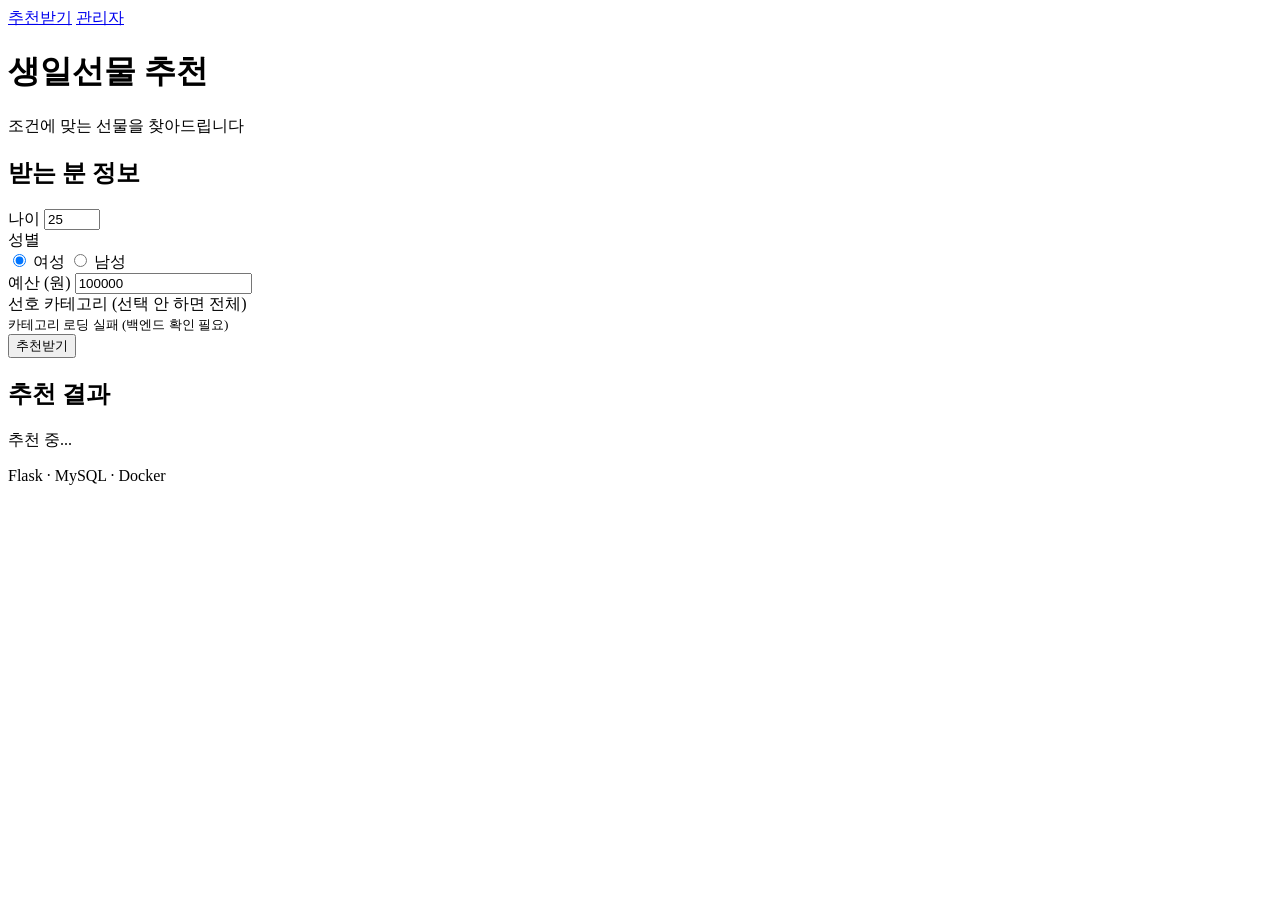
==== frontend/index.html @ a06d5985 "프론트엔드 및 백엔드 코드 폴더 분리 완료" ====
<!DOCTYPE html>
<html lang="ko">
<head>
    <meta charset="UTF-8">
    <meta name="viewport" content="width=device-width, initial-scale=1.0">
    <title>생일선물 추천</title>
    <link rel="stylesheet" href="styles.css">
</head>
<body>
    <nav class="top-nav">
        <a href="/" class="nav-active">추천받기</a>
        <a href="/admin.html">관리자</a>
    </nav>

    <div class="container">
        <header>
            <h1>생일선물 추천</h1>
            <p class="subtitle">조건에 맞는 선물을 찾아드립니다</p>
        </header>

        <main>
            <section class="form-section">
                <h2>받는 분 정보</h2>
                <form id="giftForm">
                    <div class="form-group">
                        <label for="age">나이</label>
                        <input type="number" id="age" min="1" max="100" value="25" required>
                    </div>

                    <div class="form-group">
                        <label>성별</label>
                        <div class="radio-group">
                            <label class="radio-label">
                                <input type="radio" name="gender" value="female" checked>
                                <span>여성</span>
                            </label>
                            <label class="radio-label">
                                <input type="radio" name="gender" value="male">
                                <span>남성</span>
                            </label>
                        </div>
                    </div>

                    <div class="form-group">
                        <label for="budget">예산 (원)</label>
                        <input type="number" id="budget" min="1000" step="any" value="100000" required>
                    </div>

                    <div class="form-group">
                        <label>선호 카테고리 (선택 안 하면 전체)</label>
                        <div id="categoryGroup" class="checkbox-group"></div>
                    </div>

                    <button type="submit" class="submit-btn">추천받기</button>
                </form>
            </section>

            <section id="results" class="results-section hidden">
                <h2>추천 결과</h2>
                <div id="resultsList" class="results-grid"></div>
            </section>

            <div id="loading" class="hidden">추천 중...</div>
            <div id="error" class="error hidden"></div>
        </main>

        <footer><p>Flask · MySQL · Docker</p></footer>
    </div>

    <script src="app.js"></script>
</body>
</html>
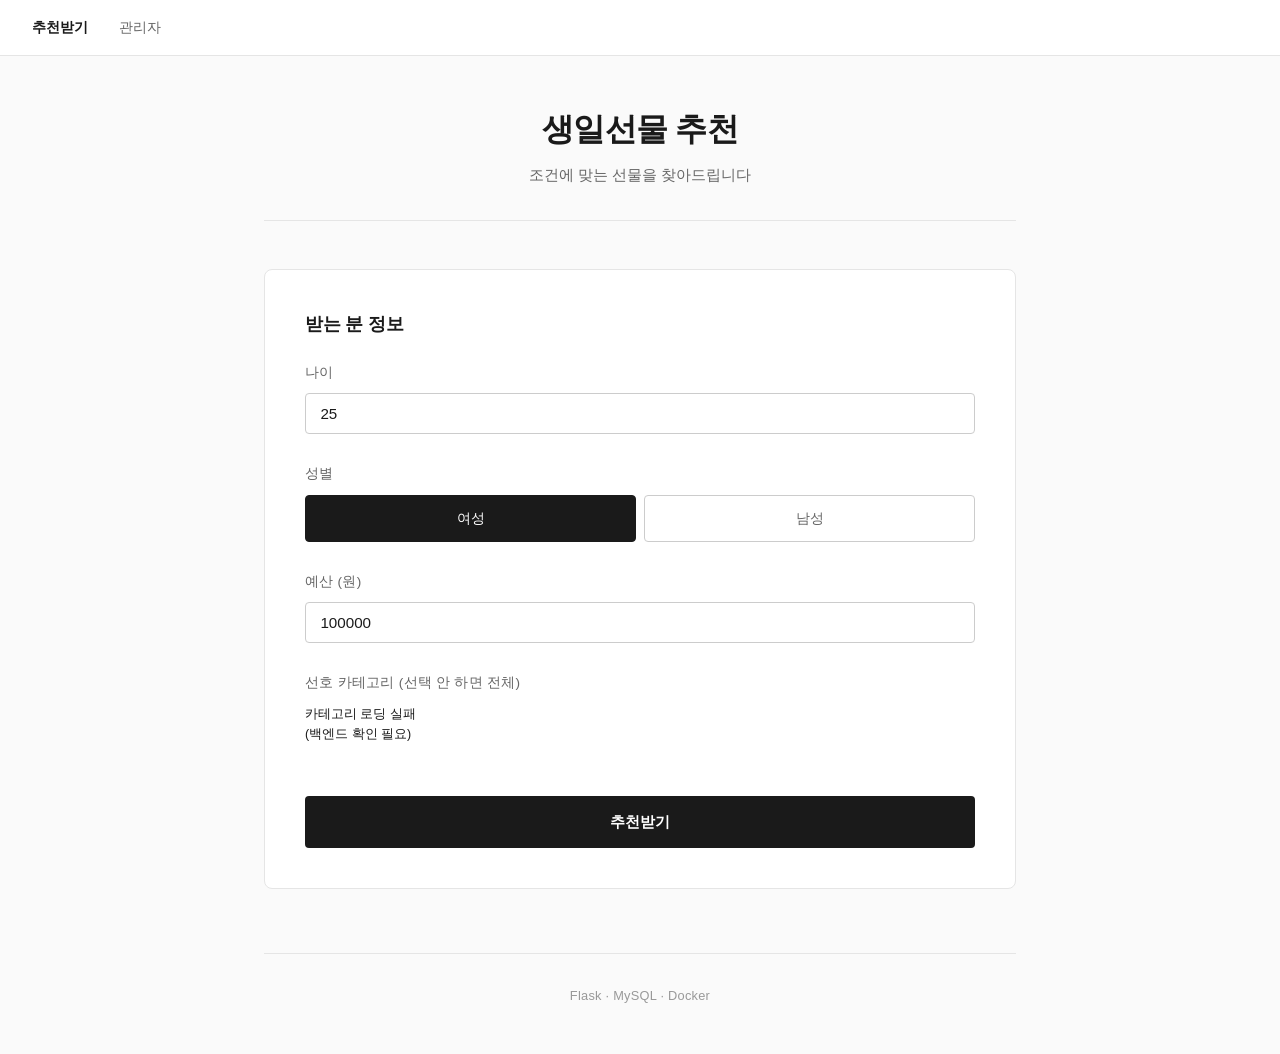
==== commit 5cfa6b46: "styles.css 코드 오류 수정" ====
--- a/frontend/index.html
+++ b/frontend/index.html
@@ -4,7 +4,7 @@
     <meta charset="UTF-8">
     <meta name="viewport" content="width=device-width, initial-scale=1.0">
     <title>생일선물 추천</title>
-    <link rel="stylesheet" href="styles.css">
+    <link rel="stylesheet" href="styles.css?v=100">
 </head>
 <body>
     <nav class="top-nav">
@@ -67,6 +67,6 @@
         <footer><p>Flask · MySQL · Docker</p></footer>
     </div>
 
-    <script src="app.js"></script>
+    <script src="app.js?v=100"></script>
 </body>
 </html>
--- a/frontend/styles.css
+++ b/frontend/styles.css
@@ -0,0 +1,471 @@
+:root {
+    /* 미니멀 모노톤 + 포인트 컬러 */
+    --primary: #1a1a1a;
+    --primary-dark: #000000;
+    --bg: #fafafa;
+    --card: #ffffff;
+    --text: #1a1a1a;
+    --text-light: #666666;
+    --text-muted: #999999;
+    --border: #e5e5e5;
+    --border-strong: #cccccc;
+    --accent: #1a1a1a;
+    --shadow-sm: 0 1px 2px rgba(0, 0, 0, 0.04);
+    --shadow: 0 1px 3px rgba(0, 0, 0, 0.06);
+    --danger: #c0392b;
+    --success: #27ae60;
+}
+
+* { margin: 0; padding: 0; box-sizing: border-box; }
+
+body {
+    font-family: -apple-system, BlinkMacSystemFont, 'Pretendard', 'Noto Sans KR', sans-serif;
+    background: var(--bg);
+    color: var(--text);
+    min-height: 100vh;
+    line-height: 1.6;
+    font-size: 15px;
+    -webkit-font-smoothing: antialiased;
+}
+
+.top-nav {
+    background: var(--card);
+    padding: 1rem 2rem;
+    border-bottom: 1px solid var(--border);
+    display: flex;
+    gap: 2rem;
+}
+.top-nav a {
+    color: var(--text-light);
+    text-decoration: none;
+    font-weight: 500;
+    font-size: 0.9rem;
+    transition: color 0.15s;
+    letter-spacing: -0.01em;
+}
+.top-nav a:hover { color: var(--text); }
+.top-nav a.nav-active { color: var(--text); font-weight: 600; }
+
+.container {
+    max-width: 800px;
+    margin: 0 auto;
+    padding: 3rem 1.5rem;
+}
+.container-wide { max-width: 1200px; }
+
+header {
+    text-align: center;
+    margin-bottom: 3rem;
+    padding-bottom: 2rem;
+    border-bottom: 1px solid var(--border);
+}
+
+h1 {
+    font-family: inherit;
+    font-size: 2rem;
+    font-weight: 700;
+    color: var(--text);
+    margin-bottom: 0.5rem;
+    letter-spacing: -0.02em;
+}
+
+.subtitle {
+    color: var(--text-light);
+    font-size: 0.95rem;
+    font-weight: 400;
+}
+
+h2 {
+    font-family: inherit;
+    font-size: 1.1rem;
+    font-weight: 600;
+    color: var(--text);
+    margin-bottom: 1.5rem;
+    letter-spacing: -0.01em;
+}
+
+.form-section {
+    background: var(--card);
+    border: 1px solid var(--border);
+    border-radius: 8px;
+    padding: 2.5rem;
+}
+
+.form-group { margin-bottom: 1.8rem; }
+
+.form-group > label {
+    display: block;
+    font-weight: 500;
+    margin-bottom: 0.6rem;
+    font-size: 0.85rem;
+    color: var(--text-light);
+    letter-spacing: 0.02em;
+    text-transform: uppercase;
+}
+
+input[type="number"], input[type="text"], select {
+    width: 100%;
+    padding: 0.7rem 0.9rem;
+    border: 1px solid var(--border-strong);
+    border-radius: 4px;
+    font-size: 0.95rem;
+    font-family: inherit;
+    background: var(--card);
+    color: var(--text);
+    transition: border-color 0.15s;
+}
+
+input:focus, select:focus {
+    outline: none;
+    border-color: var(--text);
+}
+
+.radio-group { display: flex; gap: 0.5rem; }
+
+.radio-label {
+    flex: 1;
+    cursor: pointer;
+    padding: 0.7rem;
+    border: 1px solid var(--border-strong);
+    border-radius: 4px;
+    text-align: center;
+    font-weight: 500;
+    font-size: 0.9rem;
+    color: var(--text-light);
+    transition: all 0.15s;
+}
+.radio-label:hover {
+    border-color: var(--text);
+    color: var(--text);
+}
+.radio-label:has(input:checked) {
+    background: var(--text);
+    color: var(--card);
+    border-color: var(--text);
+}
+.radio-label input { display: none; }
+
+.checkbox-group {
+    display: grid;
+    grid-template-columns: repeat(auto-fill, minmax(120px, 1fr));
+    gap: 0.5rem;
+}
+.checkbox-group label {
+    cursor: pointer;
+    padding: 0.55rem 0.7rem;
+    border: 1px solid var(--border-strong);
+    border-radius: 4px;
+    text-align: center;
+    font-size: 0.85rem;
+    color: var(--text-light);
+    transition: all 0.15s;
+}
+.checkbox-group label:hover {
+    border-color: var(--text);
+    color: var(--text);
+}
+.checkbox-group label:has(input:checked) {
+    background: var(--text);
+    color: var(--card);
+    border-color: var(--text);
+    font-weight: 500;
+}
+.checkbox-group input { display: none; }
+
+.submit-btn {
+    width: 100%;
+    padding: 0.95rem;
+    background: var(--text);
+    color: var(--card);
+    border: none;
+    border-radius: 4px;
+    font-size: 0.95rem;
+    font-weight: 600;
+    cursor: pointer;
+    font-family: inherit;
+    transition: background 0.15s;
+    margin-top: 1.5rem;
+    letter-spacing: -0.01em;
+}
+.submit-btn:hover { background: #333; }
+.submit-btn:active { background: #000; }
+
+.results-section { margin-top: 3rem; }
+.results-grid {
+    display: grid;
+    grid-template-columns: repeat(auto-fill, minmax(220px, 1fr));
+    gap: 1rem;
+}
+.gift-card {
+    background: var(--card);
+    border: 1px solid var(--border);
+    border-radius: 8px;
+    padding: 1.5rem 1.25rem;
+    text-align: left;
+    animation: fadeIn 0.3s ease-out;
+    transition: border-color 0.15s, transform 0.15s;
+}
+.gift-card:hover { 
+    border-color: var(--border-strong);
+    transform: translateY(-2px);
+}
+.gift-emoji { 
+    font-size: 2rem; 
+    margin-bottom: 0.75rem;
+    opacity: 0.85;
+}
+.gift-category {
+    display: inline-block;
+    background: var(--bg);
+    color: var(--text-light);
+    padding: 0.2rem 0.6rem;
+    border-radius: 3px;
+    font-size: 0.7rem;
+    font-weight: 500;
+    margin-bottom: 0.75rem;
+    text-transform: uppercase;
+    letter-spacing: 0.05em;
+}
+.gift-name {
+    font-size: 0.95rem;
+    font-weight: 600;
+    margin-bottom: 0.6rem;
+    color: var(--text);
+    min-height: 2.7em;
+    display: -webkit-box;
+    -webkit-line-clamp: 2;
+    -webkit-box-orient: vertical;
+    overflow: hidden;
+    line-height: 1.4;
+}
+.gift-price {
+    font-size: 1.05rem;
+    font-weight: 700;
+    color: var(--text);
+    letter-spacing: -0.02em;
+}
+.gift-target {
+    margin-top: 0.4rem;
+    font-size: 0.75rem;
+    color: var(--text-muted);
+}
+.gift-score {
+    display: inline-block;
+    margin-top: 0.75rem;
+    padding: 0.15rem 0.55rem;
+    background: var(--bg);
+    border: 1px solid var(--border);
+    border-radius: 3px;
+    font-size: 0.7rem;
+    font-weight: 500;
+    color: var(--text-light);
+}
+.gift-link {
+    display: block;
+    margin-top: 1rem;
+    padding: 0.55rem;
+    background: var(--text);
+    color: var(--card);
+    text-decoration: none;
+    border-radius: 4px;
+    font-size: 0.8rem;
+    font-weight: 500;
+    text-align: center;
+    transition: background 0.15s;
+}
+.gift-link:hover { background: #333; }
+
+.hidden { display: none !important; }
+.error {
+    background: #fef2f2;
+    color: var(--danger);
+    border: 1px solid #fecaca;
+    padding: 0.85rem 1rem;
+    border-radius: 4px;
+    margin-top: 1rem;
+    text-align: center;
+    font-size: 0.9rem;
+}
+#loading {
+    text-align: center;
+    padding: 2rem;
+    font-size: 0.95rem;
+    color: var(--text-light);
+}
+footer {
+    text-align: center;
+    margin-top: 4rem;
+    padding-top: 2rem;
+    border-top: 1px solid var(--border);
+    color: var(--text-muted);
+    font-size: 0.8rem;
+    letter-spacing: 0.02em;
+}
+@keyframes fadeIn {
+    from { opacity: 0; transform: translateY(8px); }
+    to { opacity: 1; transform: translateY(0); }
+}
+
+/* === 관리자 페이지 === */
+.admin-toolbar {
+    display: flex;
+    gap: 0.6rem;
+    margin-bottom: 1.5rem;
+    align-items: center;
+}
+.admin-toolbar input[type="text"] { flex: 1; }
+
+.btn {
+    padding: 0.6rem 1.1rem;
+    border: 1px solid var(--border-strong);
+    border-radius: 4px;
+    font-weight: 500;
+    cursor: pointer;
+    font-family: inherit;
+    font-size: 0.85rem;
+    background: var(--card);
+    color: var(--text);
+    transition: all 0.15s;
+    white-space: nowrap;
+}
+.btn:hover { border-color: var(--text); }
+.btn-primary { 
+    background: var(--text); 
+    color: var(--card);
+    border-color: var(--text);
+}
+.btn-primary:hover { 
+    background: #333;
+    border-color: #333;
+}
+.btn-danger { 
+    background: var(--card);
+    color: var(--danger);
+    border-color: #fecaca;
+}
+.btn-danger:hover { 
+    background: #fef2f2;
+    border-color: var(--danger);
+}
+.btn-secondary { 
+    background: var(--card); 
+    color: var(--text-light); 
+}
+
+.gift-table {
+    width: 100%;
+    background: var(--card);
+    border: 1px solid var(--border);
+    border-radius: 8px;
+    overflow: hidden;
+    border-collapse: collapse;
+}
+.gift-table th, .gift-table td {
+    padding: 0.8rem 1rem;
+    text-align: left;
+    border-bottom: 1px solid var(--border);
+    font-size: 0.85rem;
+}
+.gift-table th {
+    background: var(--bg);
+    color: var(--text-light);
+    font-weight: 500;
+    font-size: 0.75rem;
+    text-transform: uppercase;
+    letter-spacing: 0.05em;
+}
+.gift-table tr:hover { background: var(--bg); }
+.gift-table tr:last-child td { border-bottom: none; }
+.gift-table .actions { display: flex; gap: 0.4rem; }
+.gift-table .actions .btn { 
+    padding: 0.3rem 0.7rem; 
+    font-size: 0.75rem; 
+}
+
+.pagination {
+    display: flex;
+    justify-content: center;
+    gap: 0.3rem;
+    margin-top: 1.5rem;
+}
+.pagination button {
+    padding: 0.5rem 0.85rem;
+    border: 1px solid var(--border);
+    background: var(--card);
+    color: var(--text-light);
+    border-radius: 4px;
+    cursor: pointer;
+    font-size: 0.85rem;
+    font-family: inherit;
+    transition: all 0.15s;
+}
+.pagination button:hover:not(:disabled) {
+    border-color: var(--text);
+    color: var(--text);
+}
+.pagination button.active {
+    background: var(--text);
+    color: var(--card);
+    border-color: var(--text);
+}
+.pagination button:disabled { opacity: 0.4; cursor: not-allowed; }
+
+.modal-overlay {
+    position: fixed;
+    inset: 0;
+    background: rgba(0, 0, 0, 0.4);
+    display: flex;
+    align-items: center;
+    justify-content: center;
+    z-index: 100;
+    animation: fadeIn 0.15s;
+}
+.modal {
+    background: var(--card);
+    border-radius: 8px;
+    padding: 2rem;
+    width: 90%;
+    max-width: 500px;
+    max-height: 90vh;
+    overflow-y: auto;
+    border: 1px solid var(--border);
+}
+.modal h3 {
+    font-family: inherit;
+    font-size: 1.2rem;
+    font-weight: 600;
+    color: var(--text);
+    margin-bottom: 1.5rem;
+    letter-spacing: -0.01em;
+}
+.modal .form-row {
+    display: grid;
+    grid-template-columns: 1fr 1fr;
+    gap: 0.75rem;
+}
+.modal label {
+    display: block;
+    font-size: 0.75rem;
+    font-weight: 500;
+    margin-bottom: 0.35rem;
+    color: var(--text-light);
+    text-transform: uppercase;
+    letter-spacing: 0.03em;
+}
+.modal .form-group { margin-bottom: 1rem; }
+.modal-actions {
+    display: flex;
+    gap: 0.5rem;
+    justify-content: flex-end;
+    margin-top: 1.5rem;
+    padding-top: 1.25rem;
+    border-top: 1px solid var(--border);
+}
+
+@media (max-width: 600px) {
+    h1 { font-size: 1.6rem; }
+    .form-section { padding: 1.5rem; }
+    .container { padding: 2rem 1rem; }
+    .gift-table { font-size: 0.75rem; }
+    .gift-table th:nth-child(4), .gift-table td:nth-child(4) { display: none; }
+}
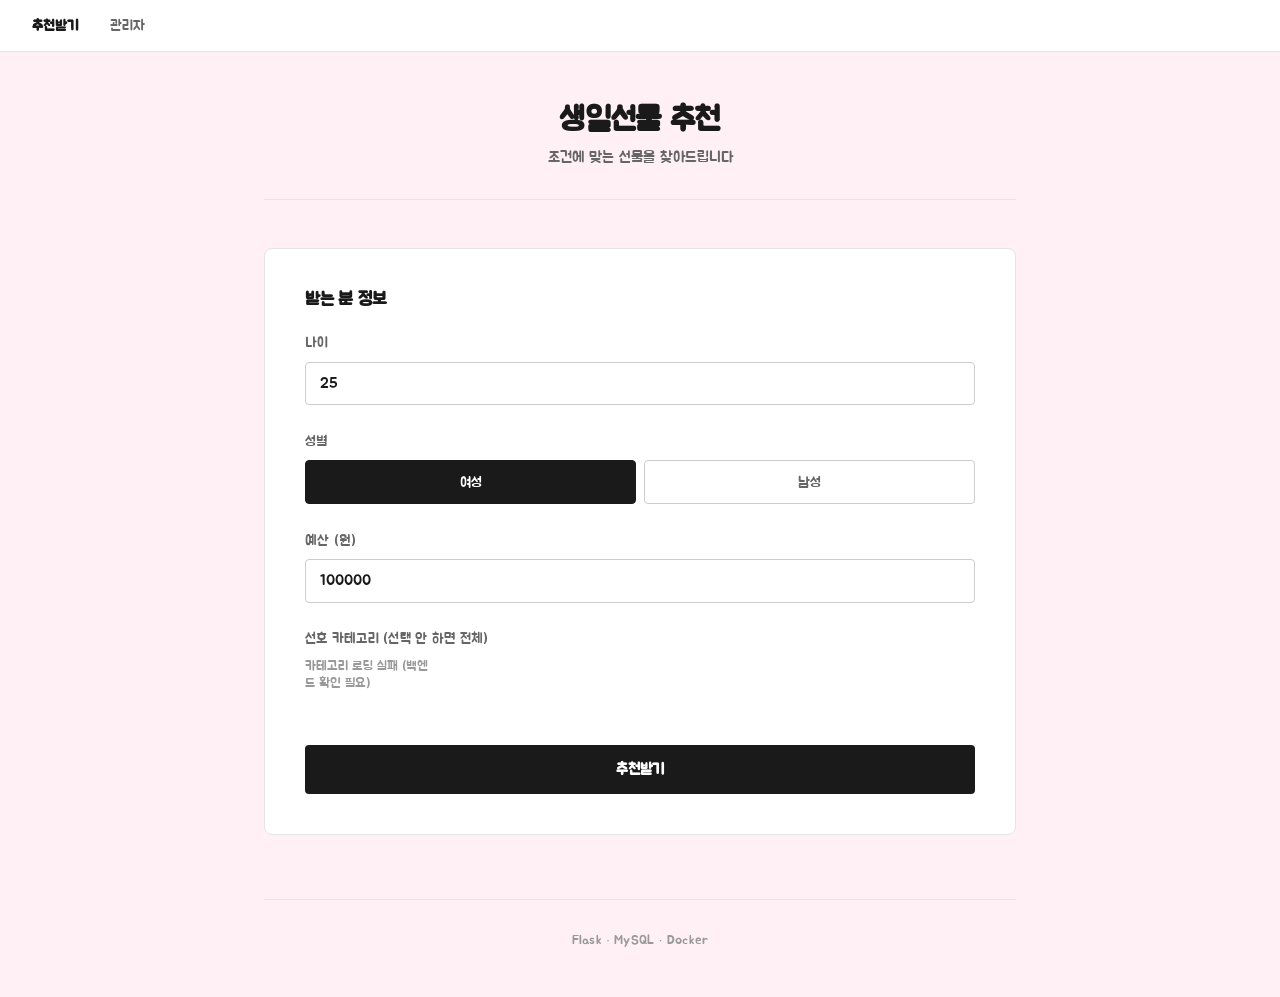
==== commit e4473b2d: "테마 디자인 적용" ====
--- a/frontend/index.html
+++ b/frontend/index.html
@@ -5,6 +5,9 @@
     <meta name="viewport" content="width=device-width, initial-scale=1.0">
     <title>생일선물 추천</title>
     <link rel="stylesheet" href="styles.css?v=100">
+    <link rel="preconnect" href="https://fonts.googleapis.com">
+<link rel="preconnect" href="https://fonts.gstatic.com" crossorigin>
+<link href="https://fonts.googleapis.com/css2?family=Jua&display=swap" rel="stylesheet">
 </head>
 <body>
     <nav class="top-nav">
--- a/frontend/styles.css
+++ b/frontend/styles.css
@@ -1,6 +1,6 @@
 :root {
     /* 미니멀 모노톤 + 포인트 컬러 */
-    --primary: #1a1a1a;
+    --primary: #ff6b9d;
     --primary-dark: #000000;
     --bg: #fafafa;
     --card: #ffffff;
@@ -19,13 +19,9 @@
 * { margin: 0; padding: 0; box-sizing: border-box; }
 
 body {
-    font-family: -apple-system, BlinkMacSystemFont, 'Pretendard', 'Noto Sans KR', sans-serif;
-    background: var(--bg);
-    color: var(--text);
-    min-height: 100vh;
-    line-height: 1.6;
-    font-size: 15px;
-    -webkit-font-smoothing: antialiased;
+  font-family: 'Jua', sans-serif;
+  background-color: #FFF0F5; /* 연한 딸기우유 배경 */
+  color: #5D4037; /* 부드러운 코코아 브라운 글씨 */
 }
 
 .top-nav {
@@ -234,6 +230,7 @@
     min-height: 2.7em;
     display: -webkit-box;
     -webkit-line-clamp: 2;
+    line-clamp: 2;
     -webkit-box-orient: vertical;
     overflow: hidden;
     line-height: 1.4;
@@ -468,4 +465,28 @@
     .container { padding: 2rem 1rem; }
     .gift-table { font-size: 0.75rem; }
     .gift-table th:nth-child(4), .gift-table td:nth-child(4) { display: none; }
+}
+.box, .card {
+  background-color: #FFFFFF;
+  border-radius: 20px;
+  box-shadow: 0 5px 15px rgba(255, 182, 193, 0.4);
+  padding: 20px;
+  margin-bottom: 15px;
+  border: none;
+}
+
+button {
+  font-family: 'Jua', sans-serif;
+  background-color: #FFB6C1;
+  color: white;
+  border: none;
+  border-radius: 15px;
+  padding: 10px 20px;
+  cursor: pointer;
+  transition: transform 0.2s ease;
+}
+
+button:hover {
+  background-color: #FF9EAA;
+  transform: translateY(-3px) scale(1.05);
 }
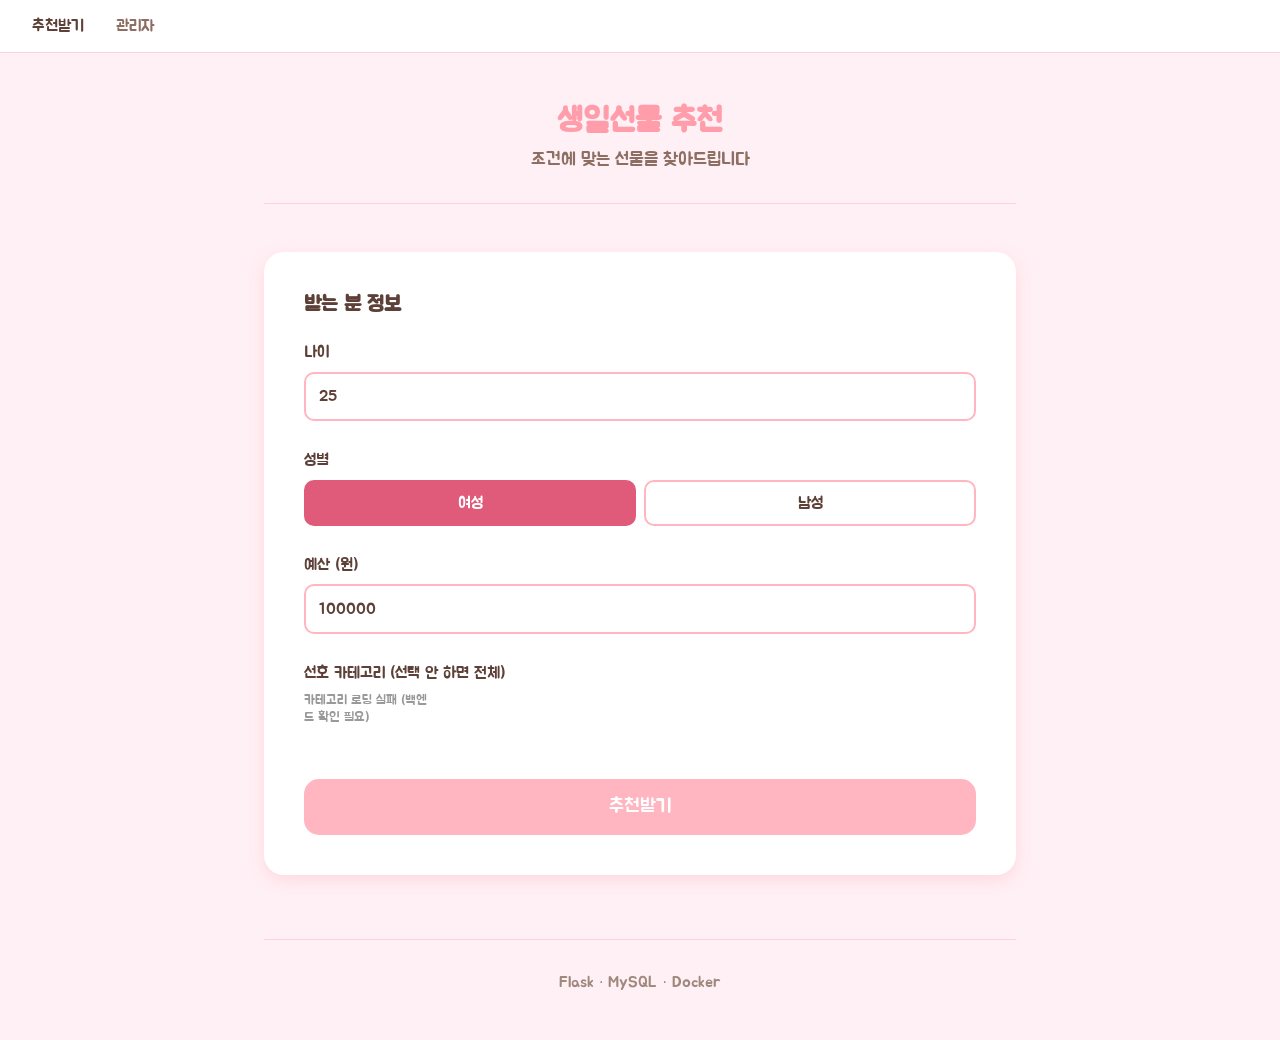
==== commit 8ba841f7: "메인,관리자 페이지 테마 적용 및 UI 여백 개선" ====
--- a/frontend/index.html
+++ b/frontend/index.html
@@ -3,16 +3,16 @@
 <head>
     <meta charset="UTF-8">
     <meta name="viewport" content="width=device-width, initial-scale=1.0">
-    <title>생일선물 추천</title>
-    <link rel="stylesheet" href="styles.css?v=100">
+    <title>🎁생일선물 추천🎁</title>
+    <link rel="stylesheet" href="styles.css?v=777">
     <link rel="preconnect" href="https://fonts.googleapis.com">
 <link rel="preconnect" href="https://fonts.gstatic.com" crossorigin>
 <link href="https://fonts.googleapis.com/css2?family=Jua&display=swap" rel="stylesheet">
 </head>
 <body>
     <nav class="top-nav">
-        <a href="/" class="nav-active">추천받기</a>
-        <a href="/admin.html">관리자</a>
+        <a href="index.html" class="nav-active">추천받기</a>
+        <a href="admin.html">관리자</a>
     </nav>
 
     <div class="container">
--- a/frontend/styles.css
+++ b/frontend/styles.css
@@ -1,29 +1,34 @@
+@import url('https://fonts.googleapis.com/css2?family=Jua&display=swap');
+
 :root {
-    /* 미니멀 모노톤 + 포인트 컬러 */
-    --primary: #ff6b9d;
-    --primary-dark: #000000;
-    --bg: #fafafa;
-    --card: #ffffff;
-    --text: #1a1a1a;
-    --text-light: #666666;
-    --text-muted: #999999;
-    --border: #e5e5e5;
-    --border-strong: #cccccc;
-    --accent: #1a1a1a;
-    --shadow-sm: 0 1px 2px rgba(0, 0, 0, 0.04);
-    --shadow: 0 1px 3px rgba(0, 0, 0, 0.06);
+    /* 🌸 사랑스러운 핑크 & 코코아 테마 컬러 */
+    --primary: #FFB6C1;        /* 라이트 핑크 (기본 버튼 등) */
+    --primary-dark: #FF9EAA;   /* 찐한 핑크 (마우스 올렸을 때) */
+    --primary-deep: #E05A79;   /* 딥 핑크 (성별/카테고리 선택했을 때) */
+    --bg: #FFF0F5;             /* 딸기우유 배경색 */
+    --card: #ffffff;           /* 하얀색 박스 */
+    --text: #5D4037;           /* 코코아 브라운 글씨 */
+    --text-light: #8D6E63;     /* 조금 연한 브라운 */
+    --text-muted: #A1887F;
+    --border: #FFD1DC;         /* 연한 핑크 테두리 */
+    --border-strong: #FFB6C1;  /* 조금 더 진한 핑크 테두리 */
+    
+    /* 기본 기능 컬러 (관리자용 등) */
     --danger: #c0392b;
     --success: #27ae60;
+    --shadow-sm: 0 5px 15px rgba(255, 182, 193, 0.2);
+    --shadow: 0 5px 15px rgba(255, 182, 193, 0.4);
 }
 
 * { margin: 0; padding: 0; box-sizing: border-box; }
 
 body {
-  font-family: 'Jua', sans-serif;
-  background-color: #FFF0F5; /* 연한 딸기우유 배경 */
-  color: #5D4037; /* 부드러운 코코아 브라운 글씨 */
-}
-
+    font-family: 'Jua', sans-serif;
+    background-color: var(--bg);
+    color: var(--text);
+}
+
+/* 네비게이션 & 헤더 */
 .top-nav {
     background: var(--card);
     padding: 1rem 2rem;
@@ -34,459 +39,162 @@
 .top-nav a {
     color: var(--text-light);
     text-decoration: none;
-    font-weight: 500;
-    font-size: 0.9rem;
+    font-size: 1rem;
     transition: color 0.15s;
-    letter-spacing: -0.01em;
-}
-.top-nav a:hover { color: var(--text); }
-.top-nav a.nav-active { color: var(--text); font-weight: 600; }
-
-.container {
-    max-width: 800px;
-    margin: 0 auto;
-    padding: 3rem 1.5rem;
-}
+}
+.top-nav a:hover, .top-nav a.nav-active { color: var(--text); }
+
+.container { max-width: 800px; margin: 0 auto; padding: 3rem 1.5rem; }
 .container-wide { max-width: 1200px; }
 
-header {
-    text-align: center;
-    margin-bottom: 3rem;
-    padding-bottom: 2rem;
-    border-bottom: 1px solid var(--border);
-}
-
-h1 {
-    font-family: inherit;
-    font-size: 2rem;
-    font-weight: 700;
-    color: var(--text);
-    margin-bottom: 0.5rem;
-    letter-spacing: -0.02em;
-}
-
-.subtitle {
-    color: var(--text-light);
-    font-size: 0.95rem;
-    font-weight: 400;
-}
-
-h2 {
-    font-family: inherit;
-    font-size: 1.1rem;
-    font-weight: 600;
-    color: var(--text);
-    margin-bottom: 1.5rem;
-    letter-spacing: -0.01em;
-}
-
+header { text-align: center; margin-bottom: 3rem; padding-bottom: 2rem; border-bottom: 1px solid var(--border); }
+h1 { font-size: 2rem; color: var(--primary-dark); margin-bottom: 0.5rem; }
+.subtitle { color: var(--text-light); font-size: 1.1rem; }
+h2 { font-size: 1.3rem; color: var(--text); margin-bottom: 1.5rem; }
+
+/* ==============================================
+   🎁 메인 페이지: 폼(입력창) & 추천받기 버튼
+   ============================================== */
 .form-section {
     background: var(--card);
-    border: 1px solid var(--border);
-    border-radius: 8px;
+    border-radius: 20px;
+    box-shadow: var(--shadow);
     padding: 2.5rem;
 }
 
 .form-group { margin-bottom: 1.8rem; }
-
 .form-group > label {
     display: block;
-    font-weight: 500;
     margin-bottom: 0.6rem;
-    font-size: 0.85rem;
-    color: var(--text-light);
-    letter-spacing: 0.02em;
-    text-transform: uppercase;
-}
-
+    font-size: 1rem;
+    color: var(--text);
+}
+
+/* 숫자/텍스트 입력창 */
 input[type="number"], input[type="text"], select {
     width: 100%;
-    padding: 0.7rem 0.9rem;
-    border: 1px solid var(--border-strong);
-    border-radius: 4px;
-    font-size: 0.95rem;
+    padding: 0.8rem;
+    border: 2px solid var(--border-strong);
+    border-radius: 10px;
+    font-size: 1rem;
     font-family: inherit;
     background: var(--card);
     color: var(--text);
-    transition: border-color 0.15s;
-}
-
+    outline: none;
+    transition: border-color 0.15s, box-shadow 0.15s;
+}
 input:focus, select:focus {
-    outline: none;
-    border-color: var(--text);
-}
-
+    border-color: var(--primary-dark);
+    box-shadow: 0 0 5px rgba(255, 158, 170, 0.5);
+}
+
+/* 성별/카테고리 선택 버튼 (안 눌렀을 때) */
 .radio-group { display: flex; gap: 0.5rem; }
-
-.radio-label {
+.radio-label, .checkbox-group label {
     flex: 1;
     cursor: pointer;
     padding: 0.7rem;
-    border: 1px solid var(--border-strong);
-    border-radius: 4px;
+    border: 2px solid var(--border-strong);
+    border-radius: 10px;
     text-align: center;
-    font-weight: 500;
-    font-size: 0.9rem;
-    color: var(--text-light);
-    transition: all 0.15s;
-}
-.radio-label:hover {
-    border-color: var(--text);
-    color: var(--text);
-}
-.radio-label:has(input:checked) {
-    background: var(--text);
-    color: var(--card);
-    border-color: var(--text);
-}
-.radio-label input { display: none; }
-
+    font-size: 1rem;
+    color: var(--text);
+    transition: all 0.2s ease;
+}
 .checkbox-group {
     display: grid;
     grid-template-columns: repeat(auto-fill, minmax(120px, 1fr));
     gap: 0.5rem;
 }
-.checkbox-group label {
-    cursor: pointer;
-    padding: 0.55rem 0.7rem;
-    border: 1px solid var(--border-strong);
-    border-radius: 4px;
-    text-align: center;
-    font-size: 0.85rem;
-    color: var(--text-light);
-    transition: all 0.15s;
-}
-.checkbox-group label:hover {
-    border-color: var(--text);
-    color: var(--text);
-}
-.checkbox-group label:has(input:checked) {
-    background: var(--text);
-    color: var(--card);
-    border-color: var(--text);
-    font-weight: 500;
-}
-.checkbox-group input { display: none; }
-
+.radio-label input, .checkbox-group input { display: none; }
+
+/* 성별/카테고리 선택 버튼 (눌렀을 때 -> 딥핑크!) */
+.radio-label:has(input:checked), .checkbox-group label:has(input:checked) {
+    background: var(--primary-deep);
+    border-color: var(--primary-deep);
+    color: #ffffff;
+}
+
+/* 🎀 메인 페이지 '추천받기' 버튼 (통통 튀는 핑크) */
 .submit-btn {
     width: 100%;
-    padding: 0.95rem;
-    background: var(--text);
-    color: var(--card);
+    padding: 1rem;
+    background: var(--primary);
+    color: #ffffff;
     border: none;
-    border-radius: 4px;
-    font-size: 0.95rem;
-    font-weight: 600;
+    border-radius: 15px;
+    font-size: 1.2rem;
     cursor: pointer;
     font-family: inherit;
-    transition: background 0.15s;
+    transition: transform 0.2s ease, background-color 0.2s ease;
     margin-top: 1.5rem;
-    letter-spacing: -0.01em;
-}
-.submit-btn:hover { background: #333; }
-.submit-btn:active { background: #000; }
-
+}
+.submit-btn:hover {
+    background: var(--primary-dark);
+    transform: translateY(-3px) scale(1.02);
+}
+
+/* 결과창 (선물 카드) */
 .results-section { margin-top: 3rem; }
-.results-grid {
-    display: grid;
-    grid-template-columns: repeat(auto-fill, minmax(220px, 1fr));
-    gap: 1rem;
-}
-.gift-card {
-    background: var(--card);
-    border: 1px solid var(--border);
-    border-radius: 8px;
-    padding: 1.5rem 1.25rem;
-    text-align: left;
-    animation: fadeIn 0.3s ease-out;
-    transition: border-color 0.15s, transform 0.15s;
-}
-.gift-card:hover { 
-    border-color: var(--border-strong);
-    transform: translateY(-2px);
-}
-.gift-emoji { 
-    font-size: 2rem; 
-    margin-bottom: 0.75rem;
-    opacity: 0.85;
-}
-.gift-category {
-    display: inline-block;
-    background: var(--bg);
-    color: var(--text-light);
-    padding: 0.2rem 0.6rem;
-    border-radius: 3px;
-    font-size: 0.7rem;
-    font-weight: 500;
-    margin-bottom: 0.75rem;
-    text-transform: uppercase;
-    letter-spacing: 0.05em;
-}
-.gift-name {
-    font-size: 0.95rem;
-    font-weight: 600;
-    margin-bottom: 0.6rem;
-    color: var(--text);
-    min-height: 2.7em;
-    display: -webkit-box;
-    -webkit-line-clamp: 2;
-    line-clamp: 2;
-    -webkit-box-orient: vertical;
-    overflow: hidden;
-    line-height: 1.4;
-}
-.gift-price {
-    font-size: 1.05rem;
-    font-weight: 700;
-    color: var(--text);
-    letter-spacing: -0.02em;
-}
-.gift-target {
-    margin-top: 0.4rem;
-    font-size: 0.75rem;
-    color: var(--text-muted);
-}
-.gift-score {
-    display: inline-block;
-    margin-top: 0.75rem;
-    padding: 0.15rem 0.55rem;
-    background: var(--bg);
-    border: 1px solid var(--border);
-    border-radius: 3px;
-    font-size: 0.7rem;
-    font-weight: 500;
-    color: var(--text-light);
-}
-.gift-link {
-    display: block;
-    margin-top: 1rem;
-    padding: 0.55rem;
-    background: var(--text);
-    color: var(--card);
-    text-decoration: none;
-    border-radius: 4px;
-    font-size: 0.8rem;
-    font-weight: 500;
-    text-align: center;
-    transition: background 0.15s;
-}
-.gift-link:hover { background: #333; }
-
-.hidden { display: none !important; }
-.error {
-    background: #fef2f2;
-    color: var(--danger);
-    border: 1px solid #fecaca;
-    padding: 0.85rem 1rem;
-    border-radius: 4px;
-    margin-top: 1rem;
-    text-align: center;
-    font-size: 0.9rem;
-}
-#loading {
-    text-align: center;
-    padding: 2rem;
-    font-size: 0.95rem;
-    color: var(--text-light);
-}
-footer {
-    text-align: center;
-    margin-top: 4rem;
-    padding-top: 2rem;
-    border-top: 1px solid var(--border);
-    color: var(--text-muted);
-    font-size: 0.8rem;
-    letter-spacing: 0.02em;
-}
-@keyframes fadeIn {
-    from { opacity: 0; transform: translateY(8px); }
-    to { opacity: 1; transform: translateY(0); }
-}
-
-/* === 관리자 페이지 === */
-.admin-toolbar {
-    display: flex;
-    gap: 0.6rem;
-    margin-bottom: 1.5rem;
-    align-items: center;
-}
+.results-grid { display: grid; grid-template-columns: repeat(auto-fill, minmax(220px, 1fr)); gap: 1rem; }
+.gift-card { background: var(--card); border: 1px solid var(--border); border-radius: 15px; padding: 1.5rem; box-shadow: var(--shadow-sm); transition: transform 0.2s; }
+.gift-card:hover { transform: translateY(-5px); border-color: var(--border-strong); }
+.gift-emoji { font-size: 2rem; margin-bottom: 0.75rem; }
+.gift-name { font-size: 1.1rem; color: var(--text); margin-bottom: 0.6rem; }
+.gift-price { font-size: 1.2rem; color: var(--primary-deep); }
+.gift-link { display: block; margin-top: 1rem; padding: 0.55rem; background: var(--primary); color: #fff; text-decoration: none; border-radius: 10px; text-align: center; }
+.gift-link:hover { background: var(--primary-dark); }
+
+/* ==============================================
+   🛠️ 관리자 페이지 (절대 깨지지 않게 분리!)
+   ============================================== */
+.admin-toolbar { display: flex; gap: 0.6rem; margin-bottom: 1.5rem; align-items: center; }
 .admin-toolbar input[type="text"] { flex: 1; }
 
+/* 관리자 페이지 전용 작은 버튼 */
 .btn {
     padding: 0.6rem 1.1rem;
-    border: 1px solid var(--border-strong);
-    border-radius: 4px;
-    font-weight: 500;
+    border: none;
+    border-radius: 10px;
     cursor: pointer;
     font-family: inherit;
-    font-size: 0.85rem;
-    background: var(--card);
-    color: var(--text);
-    transition: all 0.15s;
-    white-space: nowrap;
-}
-.btn:hover { border-color: var(--text); }
-.btn-primary { 
-    background: var(--text); 
-    color: var(--card);
-    border-color: var(--text);
-}
-.btn-primary:hover { 
-    background: #333;
-    border-color: #333;
-}
-.btn-danger { 
-    background: var(--card);
-    color: var(--danger);
-    border-color: #fecaca;
-}
-.btn-danger:hover { 
-    background: #fef2f2;
-    border-color: var(--danger);
-}
-.btn-secondary { 
-    background: var(--card); 
-    color: var(--text-light); 
-}
-
+    font-size: 1rem;
+    background: var(--primary);
+    color: #fff;
+    transition: all 0.2s ease;
+}
+.btn:hover { background: var(--primary-dark); }
+.btn-danger { background: #ffcccc; color: var(--danger); }
+.btn-danger:hover { background: #ff9999; }
+.btn-secondary { background: var(--border); color: var(--text); }
+
+/* 관리자 페이지 표(Table) */
 .gift-table {
     width: 100%;
     background: var(--card);
-    border: 1px solid var(--border);
-    border-radius: 8px;
+    border-radius: 15px;
     overflow: hidden;
     border-collapse: collapse;
+    box-shadow: var(--shadow-sm);
 }
 .gift-table th, .gift-table td {
-    padding: 0.8rem 1rem;
-    text-align: left;
-    border-bottom: 1px solid var(--border);
-    font-size: 0.85rem;
-}
-.gift-table th {
-    background: var(--bg);
-    color: var(--text-light);
-    font-weight: 500;
-    font-size: 0.75rem;
-    text-transform: uppercase;
-    letter-spacing: 0.05em;
-}
+    padding: 0.5rem 0.8rem; font-size: 0.9rem;
+    text-align: center;
+    border-bottom: 1px solid var(--bg);
+}
+.gift-table th { background: #FFE4E1; color: var(--text); font-size: 0.85rem; }
 .gift-table tr:hover { background: var(--bg); }
-.gift-table tr:last-child td { border-bottom: none; }
-.gift-table .actions { display: flex; gap: 0.4rem; }
-.gift-table .actions .btn { 
-    padding: 0.3rem 0.7rem; 
-    font-size: 0.75rem; 
-}
-
-.pagination {
-    display: flex;
-    justify-content: center;
-    gap: 0.3rem;
-    margin-top: 1.5rem;
-}
-.pagination button {
-    padding: 0.5rem 0.85rem;
-    border: 1px solid var(--border);
-    background: var(--card);
-    color: var(--text-light);
-    border-radius: 4px;
-    cursor: pointer;
-    font-size: 0.85rem;
-    font-family: inherit;
-    transition: all 0.15s;
-}
-.pagination button:hover:not(:disabled) {
-    border-color: var(--text);
-    color: var(--text);
-}
-.pagination button.active {
-    background: var(--text);
-    color: var(--card);
-    border-color: var(--text);
-}
-.pagination button:disabled { opacity: 0.4; cursor: not-allowed; }
-
-.modal-overlay {
-    position: fixed;
-    inset: 0;
-    background: rgba(0, 0, 0, 0.4);
-    display: flex;
-    align-items: center;
-    justify-content: center;
-    z-index: 100;
-    animation: fadeIn 0.15s;
-}
-.modal {
-    background: var(--card);
-    border-radius: 8px;
-    padding: 2rem;
-    width: 90%;
-    max-width: 500px;
-    max-height: 90vh;
-    overflow-y: auto;
-    border: 1px solid var(--border);
-}
-.modal h3 {
-    font-family: inherit;
-    font-size: 1.2rem;
-    font-weight: 600;
-    color: var(--text);
-    margin-bottom: 1.5rem;
-    letter-spacing: -0.01em;
-}
-.modal .form-row {
-    display: grid;
-    grid-template-columns: 1fr 1fr;
-    gap: 0.75rem;
-}
-.modal label {
-    display: block;
-    font-size: 0.75rem;
-    font-weight: 500;
-    margin-bottom: 0.35rem;
-    color: var(--text-light);
-    text-transform: uppercase;
-    letter-spacing: 0.03em;
-}
-.modal .form-group { margin-bottom: 1rem; }
-.modal-actions {
-    display: flex;
-    gap: 0.5rem;
-    justify-content: flex-end;
-    margin-top: 1.5rem;
-    padding-top: 1.25rem;
-    border-top: 1px solid var(--border);
-}
-
-@media (max-width: 600px) {
-    h1 { font-size: 1.6rem; }
-    .form-section { padding: 1.5rem; }
-    .container { padding: 2rem 1rem; }
-    .gift-table { font-size: 0.75rem; }
-    .gift-table th:nth-child(4), .gift-table td:nth-child(4) { display: none; }
-}
-.box, .card {
-  background-color: #FFFFFF;
-  border-radius: 20px;
-  box-shadow: 0 5px 15px rgba(255, 182, 193, 0.4);
-  padding: 20px;
-  margin-bottom: 15px;
-  border: none;
-}
-
-button {
-  font-family: 'Jua', sans-serif;
-  background-color: #FFB6C1;
-  color: white;
-  border: none;
-  border-radius: 15px;
-  padding: 10px 20px;
-  cursor: pointer;
-  transition: transform 0.2s ease;
-}
-
-button:hover {
-  background-color: #FF9EAA;
-  transform: translateY(-3px) scale(1.05);
-}+.gift-table .actions { display: flex; gap: 0.4rem; justify-content: center; }
+.gift-table .actions .btn { padding: 0.2rem 0.6rem; font-size: 0.8rem; }
+
+/* 페이지네이션 (페이지 번호) */
+.pagination { display: flex; justify-content: center; gap: 0.3rem; margin-top: 1.5rem; }
+.pagination button { padding: 0.5rem 1rem; border: none; background: var(--card); color: var(--text); border-radius: 10px; cursor: pointer; transition: 0.2s; box-shadow: var(--shadow-sm); }
+.pagination button:hover:not(:disabled) { background: var(--primary); color: #fff; }
+.pagination button.active { background: var(--primary-dark); color: #fff; }
+
+/* 에러 & 로딩 & 푸터 */
+.hidden { display: none !important; }
+.error { background: #fef2f2; color: var(--danger); padding: 1rem; border-radius: 10px; text-align: center; }
+#loading { text-align: center; padding: 2rem; color: var(--text-light); }
+footer { text-align: center; margin-top: 4rem; padding-top: 2rem; border-top: 1px solid var(--border); color: var(--text-muted); }
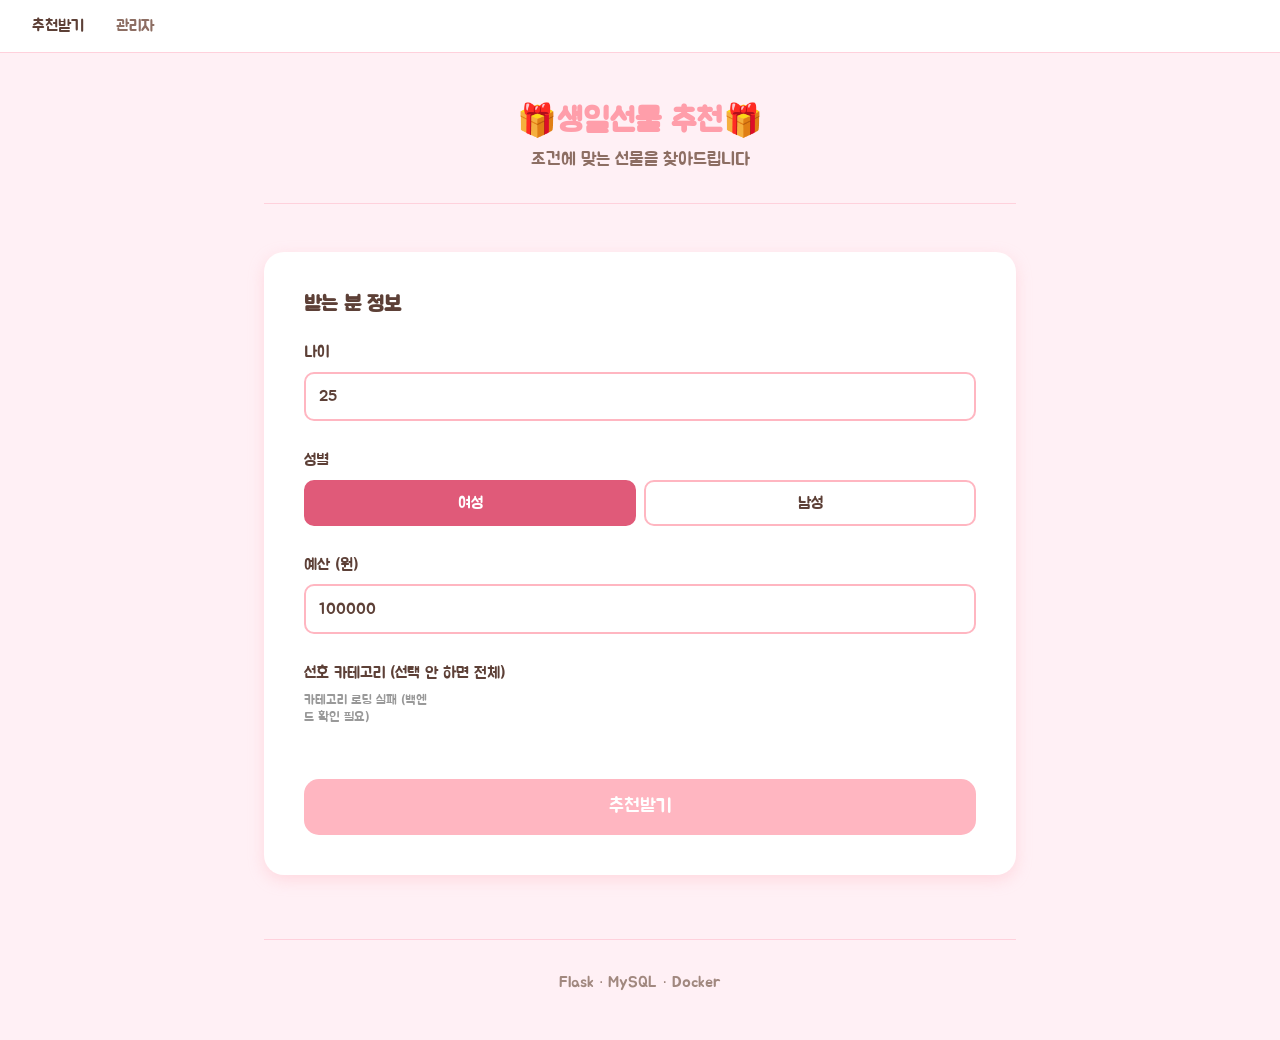
==== commit f6a68564: "메인 페이지 제목 수정" ====
--- a/frontend/index.html
+++ b/frontend/index.html
@@ -17,7 +17,7 @@
 
     <div class="container">
         <header>
-            <h1>생일선물 추천</h1>
+            <h1>🎁생일선물 추천🎁</h1>
             <p class="subtitle">조건에 맞는 선물을 찾아드립니다</p>
         </header>
 
--- a/frontend/styles.css
+++ b/frontend/styles.css
@@ -1,19 +1,19 @@
 @import url('https://fonts.googleapis.com/css2?family=Jua&display=swap');
 
 :root {
-    /* 🌸 사랑스러운 핑크 & 코코아 테마 컬러 */
-    --primary: #FFB6C1;        /* 라이트 핑크 (기본 버튼 등) */
-    --primary-dark: #FF9EAA;   /* 찐한 핑크 (마우스 올렸을 때) */
-    --primary-deep: #E05A79;   /* 딥 핑크 (성별/카테고리 선택했을 때) */
-    --bg: #FFF0F5;             /* 딸기우유 배경색 */
-    --card: #ffffff;           /* 하얀색 박스 */
-    --text: #5D4037;           /* 코코아 브라운 글씨 */
-    --text-light: #8D6E63;     /* 조금 연한 브라운 */
+    
+    --primary: #FFB6C1;        
+    --primary-dark: #FF9EAA;   
+    --primary-deep: #E05A79;   
+    --bg: #FFF0F5;             
+    --card: #ffffff;          
+    --text: #5D4037;           
+    --text-light: #8D6E63;     
     --text-muted: #A1887F;
-    --border: #FFD1DC;         /* 연한 핑크 테두리 */
-    --border-strong: #FFB6C1;  /* 조금 더 진한 핑크 테두리 */
+    --border: #FFD1DC;         
+    --border-strong: #FFB6C1;  
     
-    /* 기본 기능 컬러 (관리자용 등) */
+    
     --danger: #c0392b;
     --success: #27ae60;
     --shadow-sm: 0 5px 15px rgba(255, 182, 193, 0.2);
@@ -28,7 +28,7 @@
     color: var(--text);
 }
 
-/* 네비게이션 & 헤더 */
+
 .top-nav {
     background: var(--card);
     padding: 1rem 2rem;
@@ -52,9 +52,7 @@
 .subtitle { color: var(--text-light); font-size: 1.1rem; }
 h2 { font-size: 1.3rem; color: var(--text); margin-bottom: 1.5rem; }
 
-/* ==============================================
-   🎁 메인 페이지: 폼(입력창) & 추천받기 버튼
-   ============================================== */
+
 .form-section {
     background: var(--card);
     border-radius: 20px;
@@ -70,7 +68,7 @@
     color: var(--text);
 }
 
-/* 숫자/텍스트 입력창 */
+
 input[type="number"], input[type="text"], select {
     width: 100%;
     padding: 0.8rem;
@@ -88,7 +86,7 @@
     box-shadow: 0 0 5px rgba(255, 158, 170, 0.5);
 }
 
-/* 성별/카테고리 선택 버튼 (안 눌렀을 때) */
+
 .radio-group { display: flex; gap: 0.5rem; }
 .radio-label, .checkbox-group label {
     flex: 1;
@@ -108,14 +106,13 @@
 }
 .radio-label input, .checkbox-group input { display: none; }
 
-/* 성별/카테고리 선택 버튼 (눌렀을 때 -> 딥핑크!) */
+
 .radio-label:has(input:checked), .checkbox-group label:has(input:checked) {
     background: var(--primary-deep);
     border-color: var(--primary-deep);
     color: #ffffff;
 }
 
-/* 🎀 메인 페이지 '추천받기' 버튼 (통통 튀는 핑크) */
 .submit-btn {
     width: 100%;
     padding: 1rem;
@@ -134,7 +131,7 @@
     transform: translateY(-3px) scale(1.02);
 }
 
-/* 결과창 (선물 카드) */
+
 .results-section { margin-top: 3rem; }
 .results-grid { display: grid; grid-template-columns: repeat(auto-fill, minmax(220px, 1fr)); gap: 1rem; }
 .gift-card { background: var(--card); border: 1px solid var(--border); border-radius: 15px; padding: 1.5rem; box-shadow: var(--shadow-sm); transition: transform 0.2s; }
@@ -145,13 +142,11 @@
 .gift-link { display: block; margin-top: 1rem; padding: 0.55rem; background: var(--primary); color: #fff; text-decoration: none; border-radius: 10px; text-align: center; }
 .gift-link:hover { background: var(--primary-dark); }
 
-/* ==============================================
-   🛠️ 관리자 페이지 (절대 깨지지 않게 분리!)
-   ============================================== */
+
 .admin-toolbar { display: flex; gap: 0.6rem; margin-bottom: 1.5rem; align-items: center; }
 .admin-toolbar input[type="text"] { flex: 1; }
 
-/* 관리자 페이지 전용 작은 버튼 */
+
 .btn {
     padding: 0.6rem 1.1rem;
     border: none;
@@ -168,7 +163,7 @@
 .btn-danger:hover { background: #ff9999; }
 .btn-secondary { background: var(--border); color: var(--text); }
 
-/* 관리자 페이지 표(Table) */
+
 .gift-table {
     width: 100%;
     background: var(--card);
@@ -187,14 +182,14 @@
 .gift-table .actions { display: flex; gap: 0.4rem; justify-content: center; }
 .gift-table .actions .btn { padding: 0.2rem 0.6rem; font-size: 0.8rem; }
 
-/* 페이지네이션 (페이지 번호) */
+
 .pagination { display: flex; justify-content: center; gap: 0.3rem; margin-top: 1.5rem; }
 .pagination button { padding: 0.5rem 1rem; border: none; background: var(--card); color: var(--text); border-radius: 10px; cursor: pointer; transition: 0.2s; box-shadow: var(--shadow-sm); }
 .pagination button:hover:not(:disabled) { background: var(--primary); color: #fff; }
 .pagination button.active { background: var(--primary-dark); color: #fff; }
 
-/* 에러 & 로딩 & 푸터 */
+
 .hidden { display: none !important; }
 .error { background: #fef2f2; color: var(--danger); padding: 1rem; border-radius: 10px; text-align: center; }
 #loading { text-align: center; padding: 2rem; color: var(--text-light); }
-footer { text-align: center; margin-top: 4rem; padding-top: 2rem; border-top: 1px solid var(--border); color: var(--text-muted); }+footer { text-align: center; margin-top: 4rem; padding-top: 2rem; border-top: 1px solid var(--border); color: var(--text-muted); }
